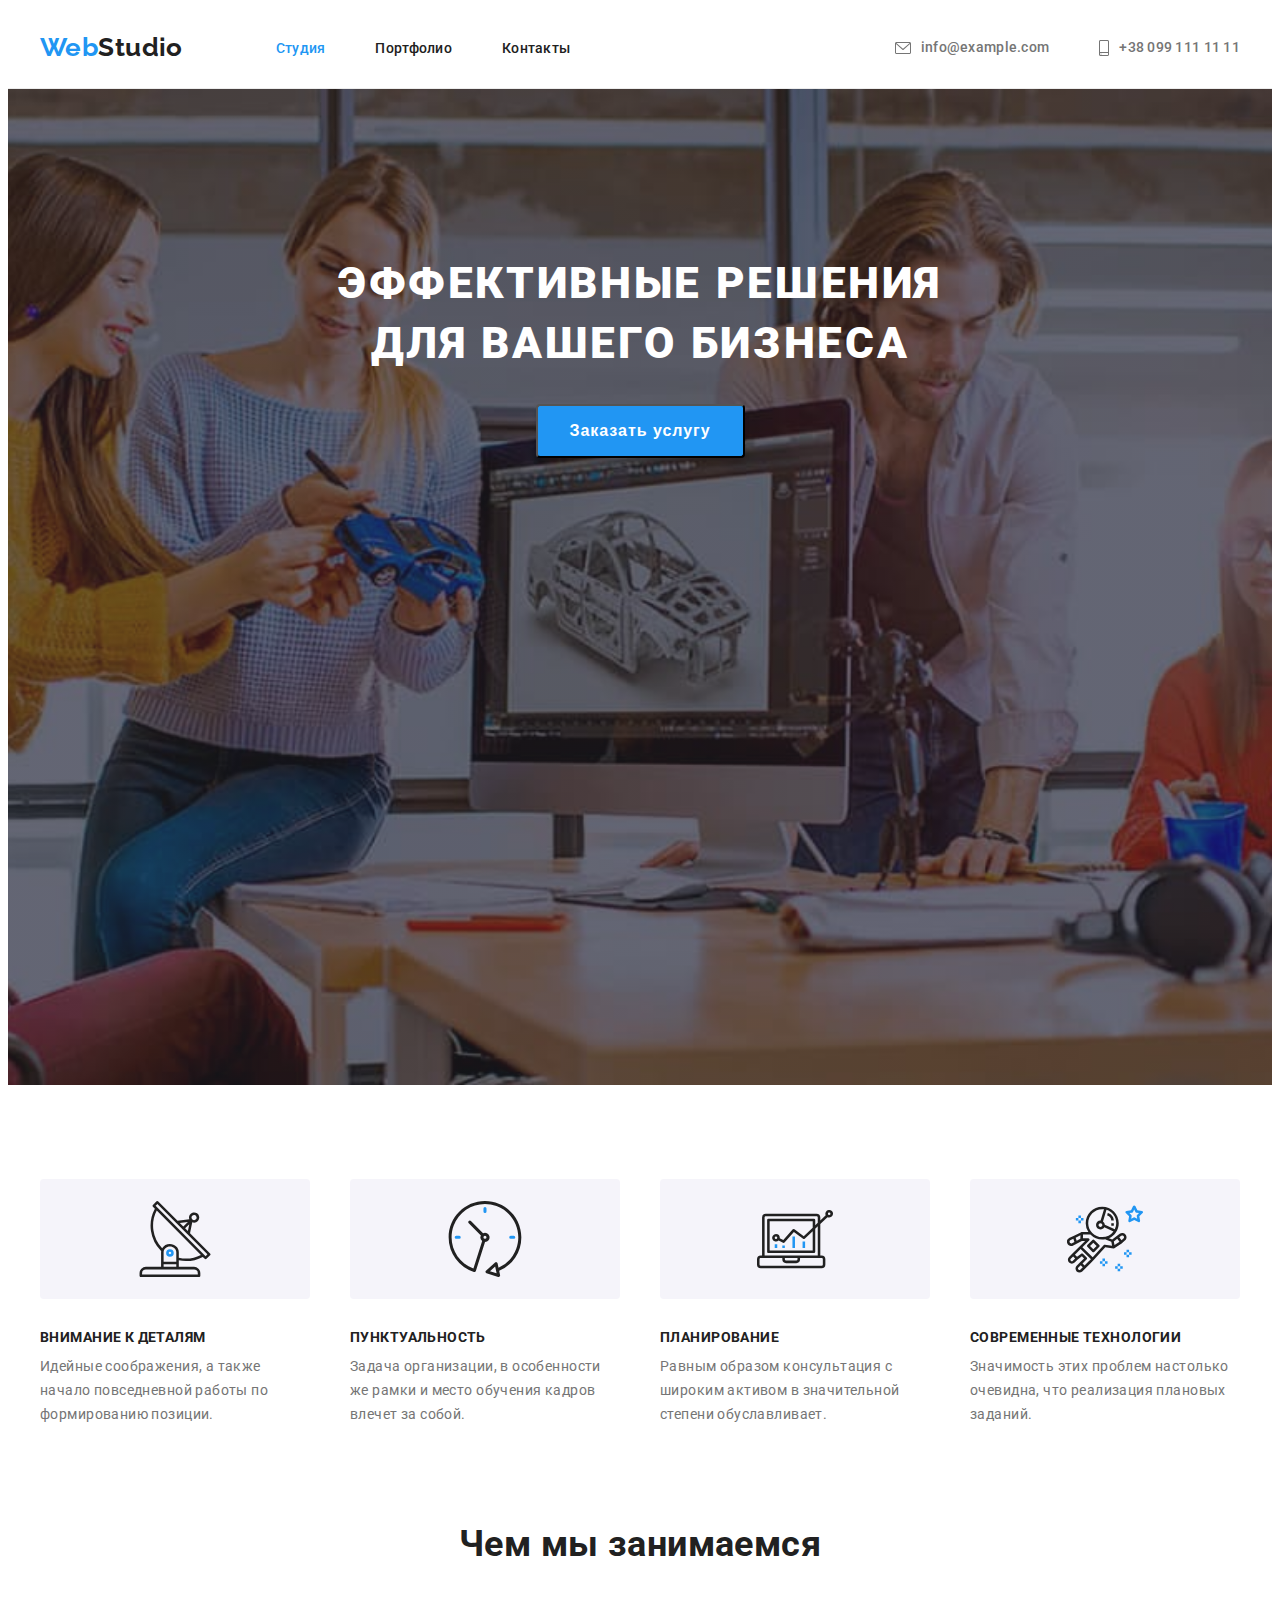
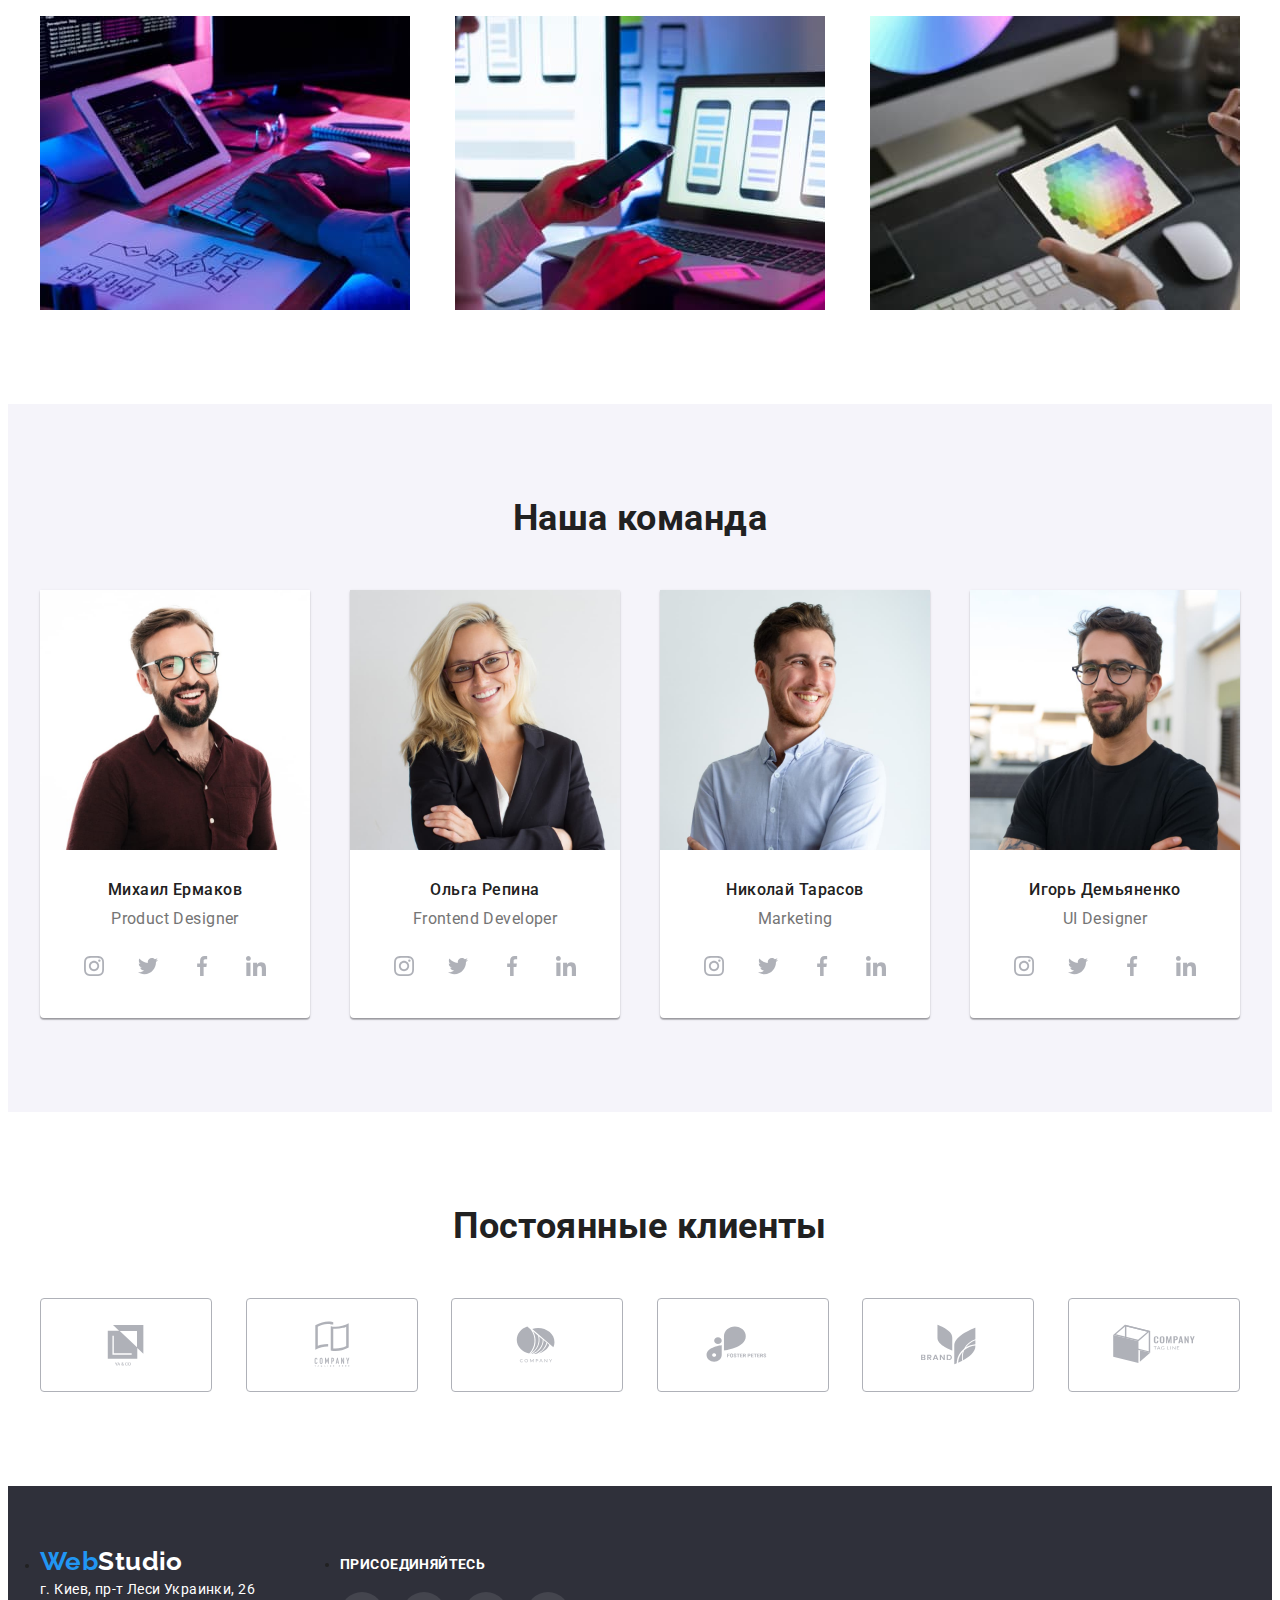
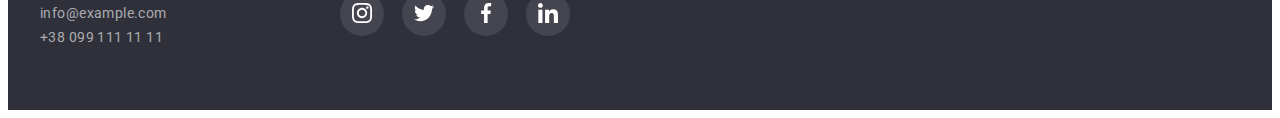
==== index.html @ f28feeb7 "add hw 04" ====
<!DOCTYPE html>
<html lang="en">

<head>
    <meta charset="UTF-8">
    <meta http-equiv="X-UA-Compatible" content="IE=edge">
    <meta name="viewport" content="width=device-width, initial-scale=1.0">
    <title>Studio</title>
    <link rel="stylesheet" href="https://cdnjs.cloudflare.com/ajax/libs/modern-normalize/1.1.0/modern-normalize.min.css"
        integrity="sha512-wpPYUAdjBVSE4KJnH1VR1HeZfpl1ub8YT/NKx4PuQ5NmX2tKuGu6U/JRp5y+Y8XG2tV+wKQpNHVUX03MfMFn9Q=="
        crossorigin="anonymous" referrerpolicy="no-referrer" />
    <link rel="preconnect" href="https://fonts.googleapis.com">
    <link rel="preconnect" href="https://fonts.gstatic.com" crossorigin>
    <link
        href="https://fonts.googleapis.com/css2?family=Raleway:wght@700&family=Roboto:ital,wght@0,400;0,500;0,700;0,900;1,400;1,500;1,700;1,900&display=swap"
        rel="stylesheet">
    <link rel="stylesheet" href="./css/styles.css" />
</head>

<body>
    <header class="header">
        <div class="container">
            <nav class="header-position">
                <a href="/" class="logo link header-position-logo"><span class="logo-add-decor">Web</span>Studio</a>
                <ul class="site-nav list header-position-nav">
                    <li><a href="./index.html" class="link current-page-color position-nav-element">Студия</a></li>
                    <li><a href="./portfolio.html" class="link page-color position-nav-element">Портфолио</a></li>
                    <li><a href="/contact" class="link page-color position-nav-element">Контакты</a></li>
                </ul>
            </nav>
            <ul class="site-nav list header-position-contact">
                <li>
                    <a href="info@example.com"
                        class="link contact-color position-nav-element list-icon-mail">info@example.com</a>
                </li>
                <li>
                    <a href="tel:+380991111111" class="link contact-color list-icon-phone">+38 099 111 11 11</a>
                </li>
            </ul>
        </div>
    </header>

    <main>
        <section class="hero-decoration overlay">
            <div class="container">
                <h1 class="hero-title">Эффективные решения для вашего бизнеса</h1>
                <button type="button" class="hero-button">Заказать услугу</button>
            </div>
        </section>

        <section class="first-section section">
            <div class="container">
                <h2 class="section-title visually-hidden">Почему нас выбирают?</h2>
                <ul class="list group">
                    <li class="list-bg">
                        <h3 class="title">Внимание к деталям</h3>
                        <p class="text">
                            Идейные соображения, а также начало повседневной работы по формированию позиции.
                        </p>
                    </li>
                    <li class="list-bg">
                        <h3 class="title">Пунктуальность</h3>
                        <p class="text">
                            Задача организации, в особенности же рамки и место обучения кадров влечет за собой.
                        </p>
                    </li>
                    <li class="list-bg">
                        <h3 class="title">Планирование</h3>
                        <p class="text">
                            Равным образом консультация с широким активом в значительной степени обуславливает.
                        </p>
                    </li>
                    <li class="list-bg">
                        <h3 class="title">Современные технологии</h3>
                        <p class="text">
                            Значимость этих проблем настолько очевидна, что реализация плановых заданий.
                        </p>
                    </li>
                </ul>
            </div>
        </section>

        <section class="second-section section padding-correction">
            <div class="container">
                <h2 class="section-title">Чем мы занимаемся</h2>
                <ul class="list group">
                    <li><img src="images/img3.jpg" alt="Worker with Tablet" width="370" height="294" /></li>
                    <li><img src="images/img1.jpg" alt="Worker PC and Smartphone" width="370" height="294" /></li>
                    <li><img src="images/img2.jpg" alt="Programmer typing code on computer" width="370" height="294" />
                    </li>
                </ul>
            </div>
        </section>

        <section class="third-section section">
            <div class="container">
                <h2 class="section-title">Наша команда</h2>
                <ul class="list group">
                    <li class="card-decoration">
                        <img src="images/img7.jpg" class="card-photo" alt="Product designer" width="270" height="260" />
                        <h3 class="title">Михаил Ермаков</h3>
                        <p class="text">Product Designer</p>
                        <ul class="list group social">
                            <li class="social-list">
                                <a href="" target="_blank">
                                    <svg class="social-decor">
                                        <use href="../images/icons.svg#icon-team-instagram"></use>
                                    </svg>
                                </a>
                            </li>
                            <li class="social-list">
                                <a href="" target="_blank">
                                    <svg class="social-decor">
                                        <use href="../images/icons.svg#icon-team-twitter"></use>
                                    </svg>
                                </a>
                            </li>
                            <li class="social-list">
                                <a href="" target="_blank">
                                    <svg class="social-decor">
                                        <use href="../images/icons.svg#icon-team-facebook"></use>
                                    </svg>
                                </a>
                            </li>
                            <li class="social-list">
                                <a href="" target="_blank">
                                    <svg class="social-decor">
                                        <use href="../images/icons.svg#icon-team-linkedin"></use>
                                    </svg>
                                </a>
                            </li>
                        </ul>
                    </li>
                    <li class="card-decoration">
                        <img src="images/img6.jpg" class="card-photo" alt="Frontend Developer" width="270"
                            height="260" />
                        <h3 class="title">Ольга Репина</h3>
                        <p class="text">Frontend Developer</p>
                        <ul class="list group social">
                            <li class="social-list">
                                <a href="" target="_blank">
                                    <svg class="social-decor">
                                        <use href="../images/icons.svg#icon-team-instagram"></use>
                                    </svg>
                                </a>
                            </li>
                            <li class="social-list">
                                <a href="" target="_blank">
                                    <svg class="social-decor">
                                        <use href="../images/icons.svg#icon-team-twitter"></use>
                                    </svg>
                                </a>
                            </li>
                            <li class="social-list">
                                <a href="" target="_blank">
                                    <svg class="social-decor">
                                        <use href="../images/icons.svg#icon-team-facebook"></use>
                                    </svg>
                                </a>
                            </li>
                            <li class="social-list">
                                <a href="" target="_blank">
                                    <svg class="social-decor">
                                        <use href="../images/icons.svg#icon-team-linkedin"></use>
                                    </svg>
                                </a>
                            </li>
                        </ul>
                    </li>
                    <li class="card-decoration">
                        <img src="images/img5.jpg" class="card-photo" alt="Marketing" width="270" height="260" />
                        <h3 class="title">Николай Тарасов</h3>
                        <p class="text">Marketing</p>
                        <ul class="list group social">
                            <li class="social-list">
                                <a href="" target="_blank">
                                    <svg class="social-decor">
                                        <use href="../images/icons.svg#icon-team-instagram"></use>
                                    </svg>
                                </a>
                            </li>
                            <li class="social-list">
                                <a href="" target="_blank">
                                    <svg class="social-decor">
                                        <use href="../images/icons.svg#icon-team-twitter"></use>
                                    </svg>
                                </a>
                            </li>
                            <li class="social-list">
                                <a href="" target="_blank">
                                    <svg class="social-decor">
                                        <use href="../images/icons.svg#icon-team-facebook"></use>
                                    </svg>
                                </a>
                            </li>
                            <li class="social-list">
                                <a href="" target="_blank">
                                    <svg class="social-decor">
                                        <use href="../images/icons.svg#icon-team-linkedin"></use>
                                    </svg>
                                </a>
                            </li>
                        </ul>
                    </li>
                    <li class="card-decoration">
                        <img src="images/img4.jpg" class="card-photo" alt="Product designer" width="270" height="260" />
                        <h3 class="title">Игорь Демьяненко</h3>
                        <p class="text">UI Designer</p>
                        <ul class="list group social">
                            <li class="social-list">
                                <a href="" target="_blank">
                                    <svg class="social-decor">
                                        <use href="../images/icons.svg#icon-team-instagram"></use>
                                    </svg>
                                </a>
                            </li>
                            <li class="social-list">
                                <a href="" target="_blank">
                                    <svg class="social-decor">
                                        <use href="../images/icons.svg#icon-team-twitter"></use>
                                    </svg>
                                </a>
                            </li>
                            <li class="social-list">
                                <a href="" target="_blank">
                                    <svg class="social-decor">
                                        <use href="../images/icons.svg#icon-team-facebook"></use>
                                    </svg>
                                </a>
                            </li>
                            <li class="social-list">
                                <a href="" target="_blank">
                                    <svg class="social-decor">
                                        <use href="../images/icons.svg#icon-team-linkedin"></use>
                                    </svg>
                                </a>
                            </li>
                        </ul>
                    </li>
                </ul>
            </div>
        </section>

        <section class="fifth-section section">
            <div class="container">
                <h2 class="section-title">Постоянные клиенты</h2>
                <ul class="list group">
                    <li class="card-client">
                        <a href="" target="_blank">
                            <svg class="card-icon-decor">
                                <use href="../images/icons.svg#icon-client-1"></use>
                            </svg>
                        </a>
                    </li>
                    <li class="card-client">
                        <a href="" target="_blank">
                            <svg class="card-icon-decor">
                                <use href="../images/icons.svg#icon-client-2"></use>
                            </svg>
                        </a>
                    </li>
                    <li class="card-client">
                        <a href="" target="_blank">
                            <svg class="card-icon-decor">
                                <use href="../images/icons.svg#icon-client-3"></use>
                            </svg>
                        </a>
                    </li>
                    <li class="card-client">
                        <a href="" target="_blank">
                            <svg class="card-icon-decor">
                                <use href="../images/icons.svg#icon-client-4"></use>
                            </svg>
                        </a>
                    </li>
                    <li class="card-client">
                        <a href="" class="group" target="_blank">
                            <svg class="card-icon-decor">
                                <use href="../images/icons.svg#icon-client-5"></use>
                            </svg>
                        </a>
                    </li>
                    <li class="card-client">
                        <a href="" class="group" target="_blank">
                            <svg class="card-icon-decor">
                                <use href="../images/icons.svg#icon-client-6"></use>
                            </svg>
                        </a>
                    </li>
                </ul>
            </div>
        </section>
    </main>

    <footer class="footer-section">
        <div class="container">
            <ul class="footer-section-size footer-section-position">
                <li>
                    <a href="/" class="logo link"><span class="logo-add-decor">Web</span>Studio</a>
                    <address class="footer-section-size">
                        <ul class="list">
                            <li>
                                <a href="/" class="address">г. Киев, пр-т Леси Украинки, 26</a>
                            </li>
                            <li>
                                <a href="info@example.com" class="contact">info@example.com</a>
                            </li>
                            <li>
                                <a href="tel:+380991111111" class="contact">+38 099 111 11 11</a>
                            </li>
                        </ul>
                    </address>
                </li>
                <li class="footer-social">
                    <h2 class="social-title footer-section-size">Присоединяйтесь</h2>
                    <ul class="list group">
                        <li class="footer-social-list">
                            <a href="" target="_blank">
                                <svg class="footer-social-decor">
                                    <use href="../images/icons.svg#icon-instagram-footer"></use>
                                </svg>
                            </a>
                        </li>
                        <li class="footer-social-list">
                            <a href="" target="_blank">
                                <svg class="footer-social-decor">
                                    <use href="../images/icons.svg#icon-twitter-footer"></use>
                                </svg>
                            </a>
                        </li>
                        <li class="footer-social-list">
                            <a href="" target="_blank">
                                <svg class="footer-social-decor">
                                    <use href="../images/icons.svg#icon-facebook-footer"></use>
                                </svg>
                            </a>
                        </li>
                        <li class="footer-social-list">
                            <a href="" target="_blank">
                                <svg class="footer-social-decor">
                                    <use href="../images/icons.svg#icon-linkedin-footer"></use>
                                </svg>
                            </a>
                        </li>
                    </ul>
                </li>
            </ul>
        </div>
    </footer>

</body>

</html>
---- css/styles.css ----
:root {
    --text-main-color: #212121;
    --text-additional-color: #2196f3;
    --text-contact-color: #757575;
    --text-footer-contact: rgba(255, 255, 255, 0.6);
    --text-add-color: #FFFFFF;
    --bg-main-color: #FFFFFF;
    --bg-hero-color: #2F303A;
    --bg-works-color:#E5E5E5;
    --bg-team-color: #F5F4FA;
    --bg-footer-color: #2F303A;
    --bg-botton-color: #2196f3;
    --botton-hover-color: #188CE8;
    --icon-color: #afb1b8;
}
body {
    font-family: 'Roboto', sans-serif;
    letter-spacing: 0.03em;
    font-size: 14px;
    color: var(--text-main-color);
    background-color: var(--bg-main-color);
}
.visually-hidden {
    position: absolute;
    white-space: nowrap;
    width: 1px;
    height: 1px;
    overflow: hidden;
    border: 0;
    padding: 0;
    clip: rect(0 0 0 0);
    clip-path: inset(50%);
    margin: -1px;
}
img {
    display: block;
}
p, h1, h2, h3, h4, h5, h6 {
    margin: 0;
}
ul, ol {
    margin: 0;
    padding-left: 0;
}
.list {
    list-style: none;
}
.container {
    width: 1200px;
    padding-left: 15px;
    padding-right: 15px;
    margin: 0 auto;
}
.link {
    text-decoration: none;
}
.section {
    padding-top: 94px;
    padding-bottom: 94px;
}
/* Header */
.header {
    padding-top: 24px;
    padding-bottom: 25px;
    border-bottom: 1px solid #ECECEC;
}
.header .container {
    display: flex;
    flex-direction: row;
}
.header-position {
    display: flex;
    align-self: center;
}
.header-position-logo {
    margin-right: auto;
}
.header-position-nav {
    display: flex;
    align-self: center;
    margin: 0 0 0 93px;
}
.position-nav-element {
    flex: 1 1 auto;
    margin-right: 50px;
}
.header-position-contact {
    display: flex;
    align-self: center;
    margin-left: auto;
}
.logo {
    font-family: 'Raleway';
    font-weight: 700;
    font-size: 26px;
    line-height: 1.192;
    color: var(--text-main-color);
}
.logo-add-decor{
    color: var(--text-additional-color);
}
.site-nav {
    font-weight: 500;
    line-height: 1.142;
    letter-spacing: 0.02em;
}
.site-nav .page-color {
    color: var(--text-main-color);
}
.site-nav .current-page-color {
    color: var(--text-additional-color);
}
.site-nav .contact-color {
    color: var(--text-contact-color);
}
.site-nav .link:hover,
.site-nav .link:focus {
    color: var(--text-additional-color);
}
.list-icon-mail::before {
    content: "";
    display: inline-block;
    background-image: url("../images/header-envelope.svg");
    background-repeat: no-repeat;
    background-position: center;
    vertical-align: middle;
    height: 12px;
    width: 16px;
    margin-right: 10px;
    fill: #757575;
}
.list-icon-phone::before {
    content: "";
    display: inline-block;
    background-image: url("../images/header-smartphone.svg");
    background-repeat: no-repeat;
    background-position: center;
    vertical-align: middle;
    height: 16px;
    width: 10px;
    margin-right: 10px;
    fill: #757575;
}

/* Hero */
.hero-decoration {
    padding-top: 165px;
    padding-bottom: 231px;
    background-color: var(--bg-hero-color);
}
.overlay {
    max-width: 1600px;
    height: 600px;
    margin-left: auto;
    margin-right: auto;
    background-image: linear-gradient(
        to right,
        rgba(47, 48, 58, 0.4),
        rgba(47, 48, 58, 0.4)
    ),
    url("../images/hero.jpg");
    background-repeat: no-repeat;
    background-position: center;
    background-size: cover;
}
.hero-title {
    padding-right: 252px;
    padding-left: 252px;
    margin-bottom: 30px;

    color: var(--text-add-color);
    font-weight: 900;
    font-size: 44px;
    line-height: 1.363;
    text-align: center;
    letter-spacing: 0.06em;
    text-transform: uppercase;
}
.hero-button {
    margin: 0 auto;
    display: block;
    padding: 10px 32px;

    font-weight: 700;
    font-size: 16px;
    line-height: 1.875;
    letter-spacing: 0.06em;
    color: var(--text-add-color);
    background: var(--bg-botton-color);

    box-shadow: 0px 4px 4px rgba(0, 0, 0, 0.15);
    border-radius: 4px;

    cursor: pointer;
}
.hero-button:hover {
    background-color: var(--botton-hover-color);
}
.section-title {
    font-size: 36px;
    text-align: center;
    font-weight: 700;
    line-height: 1.166;
}
/* First section */
.first-section {
    background-color: var(--bg-main-color);
}
.group {
    display: flex;
    flex-wrap: wrap;
    justify-content: space-between;
}
.first-section .title {
    margin-bottom: 10px;

    max-width: 270px;
    min-height: 16px;
    line-height: 1.142;
    font-size: 14px;
    text-transform: uppercase;
}
.first-section .text {
    max-width: 270px;
    min-height: 75px;
    line-height: 1.714;
    color: var(--text-contact-color);
}
.list-bg::before {
    display: block;
    content: "";
    height: 120px;
    margin-bottom: 30px;
    background: #F5F4FA;
    border-radius: 4px;
    background-size: 28%;
    background-repeat: no-repeat;
    background-position: center;
}
.list-bg:nth-child(1)::before {
    background-image: url("../images/advantage-antenna.svg");
}
.list-bg:nth-child(2)::before {
    background-image: url("../images/advantageclock.svg");
}
.list-bg:nth-child(3)::before {
    background-image: url("../images/advantage-diagram.svg");
}
.list-bg:nth-child(4)::before {
    background-image: url("../images/advantage-astronaut.svg");
}
/* Second section */
.second-section {
    background-color: var(--bg-main-color);
}
.padding-correction {
    padding-top: 0px;
}
.second-section .section-title {
    margin-bottom: 50px;
}

/* Third section */
.third-section {
    background-color: var(--bg-team-color);
    font-size: 16px;
    line-height: 1.187;
}
.third-section .section-title {
    margin-bottom: 50px;
}
.card-decoration {
    max-width: 270px;
    min-height: 368px;   
    background: var(--bg-main-color);
    box-shadow: 0px 1px 3px rgba(0, 0, 0, 0.12),
    0px 1px 1px rgba(0, 0, 0, 0.14),
    0px 2px 1px rgba(0, 0, 0, 0.2);
    border-radius: 0px 0px 4px 4px;
    text-align: center;
}
.card-photo {
    margin-bottom: 30px;
}
.third-section .title {
    margin-bottom: 10px;
    font-weight: 500; 
    font-size: 16px;
}
.third-section .text {
    margin-bottom: 16px;
    font-weight: 400;
    color: var(--text-contact-color);
}
.social {
    padding-left: 32px;
    padding-right: 32px;
    padding-bottom: 30px;
}
.social-list {
    display: flex;
    justify-content: center;
    align-items: center;
    width: 44px;
    height: 44px;  
    border-radius: 50%;
}
.social-decor {
    margin-top: 4px;
    width: 20px;
    height: 20px;
    fill: var(--icon-color);
}
.social-list:hover {
    background-color: var(--bg-botton-color);
}
.social-list:hover .social-decor {
    fill: var(--bg-main-color);
}

/* Fifth section */
.fifth-section .section-title {
    margin-bottom: 50px;
}
.card-client {
    width: 170px;
    height: 92px;
    border: 1px solid #AFB1B8;
    border-radius: 4px;

    cursor: pointer;
}
.card-icon-decor {
    width: 170px;
    height: 92px;

    fill: var(--icon-color);
}
.card-client:hover {
    border-color: var(--bg-botton-color);
}
.card-client:hover .card-icon-decor {
    fill: var(--bg-botton-color);
}
/* Footer */
.footer-section {
    padding-top: 60px;
    padding-bottom: 60px;

    background-color: var(--bg-footer-color);
    line-height: 1.714;
    font-weight: 400;
}
.footer-section .link{
    margin-bottom: 20px;

    color: var(--text-add-color);
}
.footer-section .address {
    margin-bottom: 9px;

    text-decoration: none;
    font-style: normal;
    color: var(--text-add-color);
}
.footer-section .contact {
    text-decoration: none;
    font-style: normal;
    color: rgba(255, 255, 255, 0.6);
}
.footer-section .contact:last-child {
    margin-bottom: 0;
}
.footer-section .address:hover,
.footer-section .contact:hover,
.footer-section .address:focus,
.footer-section .contact:focus {
    color: var(--text-additional-color);
}
.footer-section-position {
    display: flex;
}
.footer-section-size {
    min-width: 230px;
}
.footer-social {
    margin: 0 70px;
}
.social-title {
    margin-top: 7px;
    margin-bottom: 20px;
    font-size: 14px;
    line-height: 1.142;
    letter-spacing: 0.03em;
    text-transform: uppercase;
    color: var(--text-add-color);
}
.footer-social-list {
    display: flex;
    justify-content: center;
    align-items: center;
    width: 44px;
    height: 44px;
    border-radius: 50%;

    background: rgba(255, 255, 255, 0.1);
}
.footer-social-decor {
    margin-top: 7px;
    width: 20px;
    height: 20px;
    fill: var(--icon-color);
}
.footer-social-list:hover {
    background-color: var(--bg-botton-color);
}

/* Portfolio */

/* Botton part */
.portfolio-section {
    background-color: var(--bg-main-color);
}
.button-decoration {
    padding: 6px 22px;

    font-family: 'Roboto';
    color: var(--text-main-color);
    font-weight: 500;
    font-size: 16px;
    line-height: 1.625;
    text-align: center;
    border-color: transparent;
    border: 0px;
    background: #F5F4FA;
    border-radius: 4px;
    letter-spacing: 0.03em;

    cursor: pointer;
}
.button-activ {
    background: var(--bg-botton-color);
    color: var(--text-add-color);
    box-shadow: 0px 3px 1px rgba(0, 0, 0, 0.1),
    0px 1px 2px rgba(0, 0, 0, 0.08),
    0px 2px 2px rgba(0, 0, 0, 0.12);
    border-radius: 4px;
}
.button-decoration:hover,
.button-decoration:focus {
    background: var(--bg-botton-color);
    color: var(--text-add-color);
    box-shadow: 0px 3px 1px rgba(0, 0, 0, 0.1),
    0px 1px 2px rgba(0, 0, 0, 0.08),
    0px 2px 2px rgba(0, 0, 0, 0.12);
    border-radius: 4px;
}
.btn-group {
    display: flex;
    align-items: center;
    justify-content: center;
    margin-bottom: 56px;
}
.btn-margin {
    flex: 1 1 auto;
    margin: 0 8px;
}
/* Card part */
.portfolio-card-margin {
    margin: 0 0 30px 0;
}
.potfolio-card-decoration {
    padding-top: 20px;

    background: var(--bg-main-color);
    border: 1px solid #EEEEEE;
}
.portfolio-card-margin:nth-last-child(-n + 3) {
    margin: 0;
}
.card-title {
    margin-bottom: 4px;
    padding-left: 24px;
    padding-right: 24px;

    font-size: 18px;
    line-height: 2.00;
    letter-spacing: 0.06em;
    color: var(--text-main-color);
}
.card-text {
    margin-bottom: 20px;
    padding-left: 24px;
    padding-right: 24px;

    font-size: 16px;
    line-height: 1.88;
    color: var(--text-contact-color);
}
.portfolio-card-shadow:hover {
box-shadow: 0px 1px 1px rgba(0, 0, 0, 0.12),
0px 4px 4px rgba(0, 0, 0, 0.06),
1px 4px 6px rgba(0, 0, 0, 0.16);
}
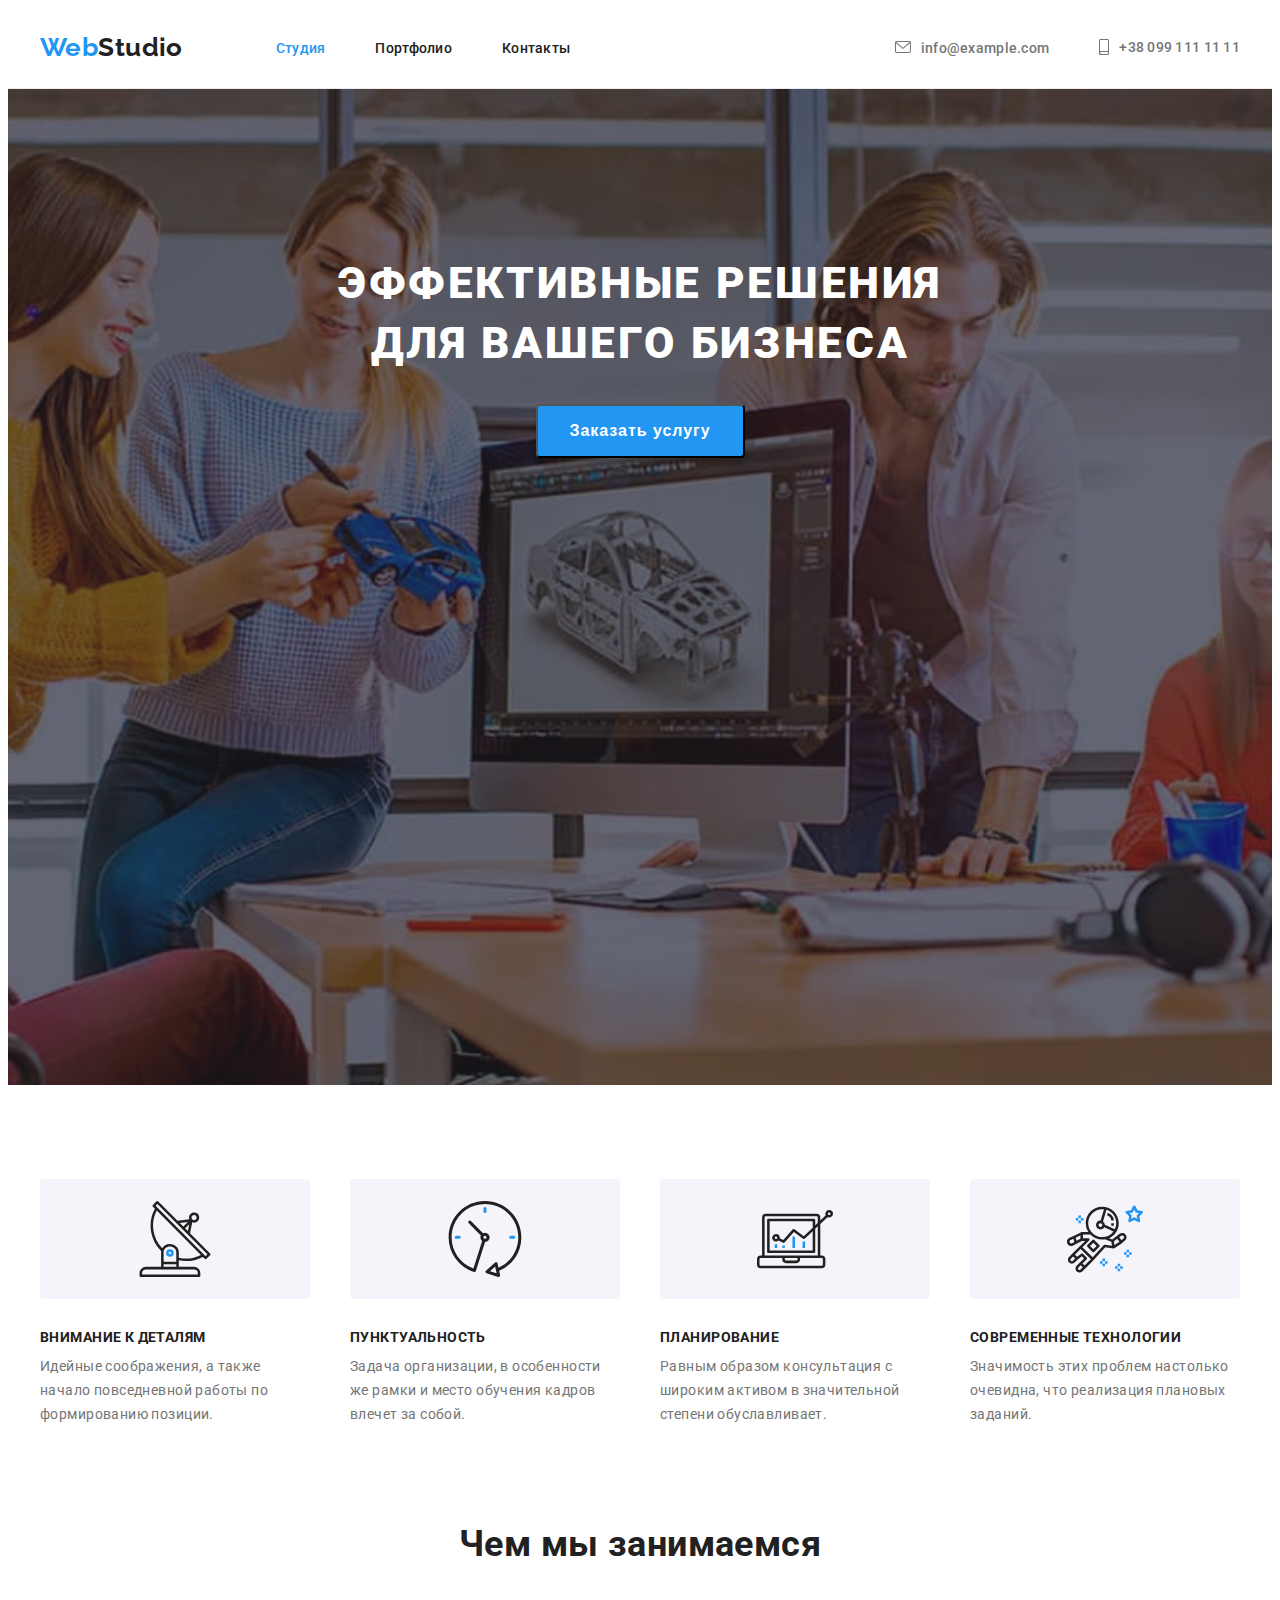
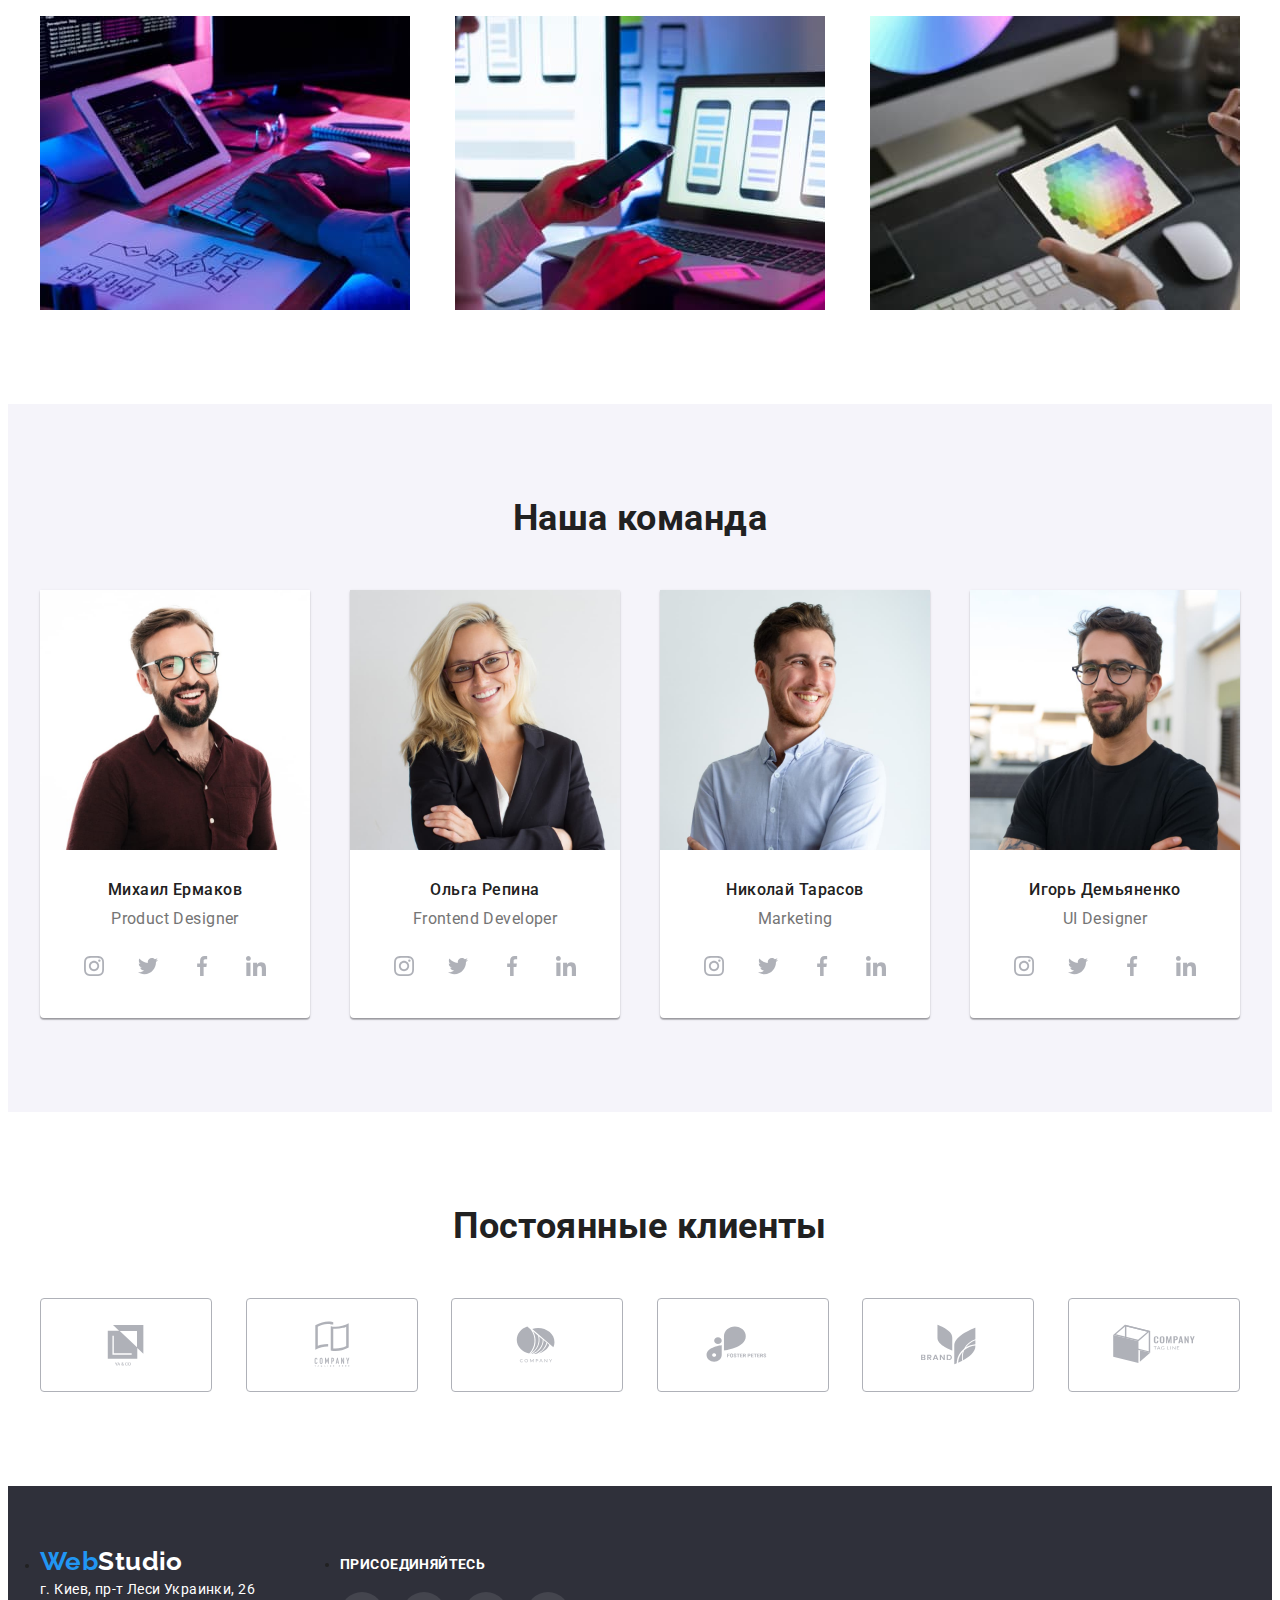
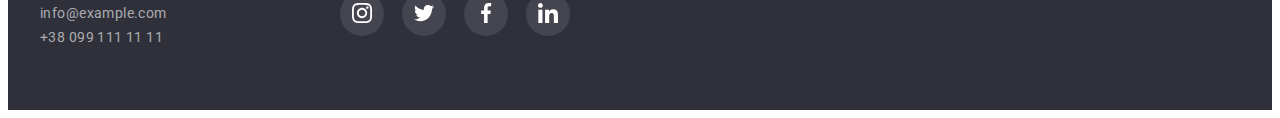
==== commit f4222828: "add hover to icon header" ====
--- a/index.html
+++ b/index.html
@@ -29,12 +29,17 @@
                 </ul>
             </nav>
             <ul class="site-nav list header-position-contact">
-                <li>
-                    <a href="info@example.com"
-                        class="link contact-color position-nav-element list-icon-mail">info@example.com</a>
+                <li class="header-icon-contact">
+                    <svg class="header-icon-mail" width="16px" height="12px">
+                        <use href="./images/icons.svg#icon-header-envelope"></use>
+                    </svg>
+                    <a href="info@example.com" class="link contact-color position-nav-element">info@example.com</a>
                 </li>
-                <li>
-                    <a href="tel:+380991111111" class="link contact-color list-icon-phone">+38 099 111 11 11</a>
+                <li class="header-icon-contact">
+                    <svg class="header-icon-phone" width="10px" height="16px">
+                        <use href="./images/icons.svg#icon-header-smartphone"></use>
+                    </svg>
+                    <a href="tel:+380991111111" class="link contact-color">+38 099 111 11 11</a>
                 </li>
             </ul>
         </div>
@@ -103,29 +108,29 @@
                         <ul class="list group social">
                             <li class="social-list">
                                 <a href="" target="_blank">
-                                    <svg class="social-decor">
-                                        <use href="../images/icons.svg#icon-team-instagram"></use>
-                                    </svg>
-                                </a>
-                            </li>
-                            <li class="social-list">
-                                <a href="" target="_blank">
-                                    <svg class="social-decor">
-                                        <use href="../images/icons.svg#icon-team-twitter"></use>
-                                    </svg>
-                                </a>
-                            </li>
-                            <li class="social-list">
-                                <a href="" target="_blank">
-                                    <svg class="social-decor">
-                                        <use href="../images/icons.svg#icon-team-facebook"></use>
-                                    </svg>
-                                </a>
-                            </li>
-                            <li class="social-list">
-                                <a href="" target="_blank">
-                                    <svg class="social-decor">
-                                        <use href="../images/icons.svg#icon-team-linkedin"></use>
+                                    <svg class="social-decor" width="20px" height="20px">
+                                        <use href="./images/icons.svg#icon-team-instagram"></use>
+                                    </svg>
+                                </a>
+                            </li>
+                            <li class="social-list">
+                                <a href="" target="_blank">
+                                    <svg class="social-decor" width="20px" height="20px">
+                                        <use href="./images/icons.svg#icon-team-twitter"></use>
+                                    </svg>
+                                </a>
+                            </li>
+                            <li class="social-list">
+                                <a href="" target="_blank">
+                                    <svg class="social-decor" width="20px" height="20px">
+                                        <use href="./images/icons.svg#icon-team-facebook"></use>
+                                    </svg>
+                                </a>
+                            </li>
+                            <li class="social-list">
+                                <a href="" target="_blank">
+                                    <svg class="social-decor" width="20px" height="20px">
+                                        <use href="./images/icons.svg#icon-team-linkedin"></use>
                                     </svg>
                                 </a>
                             </li>
@@ -139,29 +144,29 @@
                         <ul class="list group social">
                             <li class="social-list">
                                 <a href="" target="_blank">
-                                    <svg class="social-decor">
-                                        <use href="../images/icons.svg#icon-team-instagram"></use>
-                                    </svg>
-                                </a>
-                            </li>
-                            <li class="social-list">
-                                <a href="" target="_blank">
-                                    <svg class="social-decor">
-                                        <use href="../images/icons.svg#icon-team-twitter"></use>
-                                    </svg>
-                                </a>
-                            </li>
-                            <li class="social-list">
-                                <a href="" target="_blank">
-                                    <svg class="social-decor">
-                                        <use href="../images/icons.svg#icon-team-facebook"></use>
-                                    </svg>
-                                </a>
-                            </li>
-                            <li class="social-list">
-                                <a href="" target="_blank">
-                                    <svg class="social-decor">
-                                        <use href="../images/icons.svg#icon-team-linkedin"></use>
+                                    <svg class="social-decor" width="20px" height="20px">
+                                        <use href="./images/icons.svg#icon-team-instagram"></use>
+                                    </svg>
+                                </a>
+                            </li>
+                            <li class="social-list">
+                                <a href="" target="_blank">
+                                    <svg class="social-decor" width="20px" height="20px">
+                                        <use href="./images/icons.svg#icon-team-twitter"></use>
+                                    </svg>
+                                </a>
+                            </li>
+                            <li class="social-list">
+                                <a href="" target="_blank">
+                                    <svg class="social-decor" width="20px" height="20px">
+                                        <use href="./images/icons.svg#icon-team-facebook"></use>
+                                    </svg>
+                                </a>
+                            </li>
+                            <li class="social-list">
+                                <a href="" target="_blank">
+                                    <svg class="social-decor" width="20px" height="20px">
+                                        <use href="./images/icons.svg#icon-team-linkedin"></use>
                                     </svg>
                                 </a>
                             </li>
@@ -174,29 +179,29 @@
                         <ul class="list group social">
                             <li class="social-list">
                                 <a href="" target="_blank">
-                                    <svg class="social-decor">
-                                        <use href="../images/icons.svg#icon-team-instagram"></use>
-                                    </svg>
-                                </a>
-                            </li>
-                            <li class="social-list">
-                                <a href="" target="_blank">
-                                    <svg class="social-decor">
-                                        <use href="../images/icons.svg#icon-team-twitter"></use>
-                                    </svg>
-                                </a>
-                            </li>
-                            <li class="social-list">
-                                <a href="" target="_blank">
-                                    <svg class="social-decor">
-                                        <use href="../images/icons.svg#icon-team-facebook"></use>
-                                    </svg>
-                                </a>
-                            </li>
-                            <li class="social-list">
-                                <a href="" target="_blank">
-                                    <svg class="social-decor">
-                                        <use href="../images/icons.svg#icon-team-linkedin"></use>
+                                    <svg class="social-decor" width="20px" height="20px">
+                                        <use href="./images/icons.svg#icon-team-instagram"></use>
+                                    </svg>
+                                </a>
+                            </li>
+                            <li class="social-list">
+                                <a href="" target="_blank">
+                                    <svg class="social-decor" width="20px" height="20px">
+                                        <use href="./images/icons.svg#icon-team-twitter"></use>
+                                    </svg>
+                                </a>
+                            </li>
+                            <li class="social-list">
+                                <a href="" target="_blank">
+                                    <svg class="social-decor" width="20px" height="20px">
+                                        <use href="./images/icons.svg#icon-team-facebook"></use>
+                                    </svg>
+                                </a>
+                            </li>
+                            <li class="social-list">
+                                <a href="" target="_blank">
+                                    <svg class="social-decor" width="20px" height="20px">
+                                        <use href="./images/icons.svg#icon-team-linkedin"></use>
                                     </svg>
                                 </a>
                             </li>
@@ -209,29 +214,29 @@
                         <ul class="list group social">
                             <li class="social-list">
                                 <a href="" target="_blank">
-                                    <svg class="social-decor">
-                                        <use href="../images/icons.svg#icon-team-instagram"></use>
-                                    </svg>
-                                </a>
-                            </li>
-                            <li class="social-list">
-                                <a href="" target="_blank">
-                                    <svg class="social-decor">
-                                        <use href="../images/icons.svg#icon-team-twitter"></use>
-                                    </svg>
-                                </a>
-                            </li>
-                            <li class="social-list">
-                                <a href="" target="_blank">
-                                    <svg class="social-decor">
-                                        <use href="../images/icons.svg#icon-team-facebook"></use>
-                                    </svg>
-                                </a>
-                            </li>
-                            <li class="social-list">
-                                <a href="" target="_blank">
-                                    <svg class="social-decor">
-                                        <use href="../images/icons.svg#icon-team-linkedin"></use>
+                                    <svg class="social-decor" width="20px" height="20px">
+                                        <use href="./images/icons.svg#icon-team-instagram"></use>
+                                    </svg>
+                                </a>
+                            </li>
+                            <li class="social-list">
+                                <a href="" target="_blank">
+                                    <svg class="social-decor" width="20px" height="20px">
+                                        <use href="./images/icons.svg#icon-team-twitter"></use>
+                                    </svg>
+                                </a>
+                            </li>
+                            <li class="social-list">
+                                <a href="" target="_blank">
+                                    <svg class="social-decor" width="20px" height="20px">
+                                        <use href="./images/icons.svg#icon-team-facebook"></use>
+                                    </svg>
+                                </a>
+                            </li>
+                            <li class="social-list">
+                                <a href="" target="_blank">
+                                    <svg class="social-decor" width="20px" height="20px">
+                                        <use href="./images/icons.svg#icon-team-linkedin"></use>
                                     </svg>
                                 </a>
                             </li>
@@ -247,43 +252,43 @@
                 <ul class="list group">
                     <li class="card-client">
                         <a href="" target="_blank">
-                            <svg class="card-icon-decor">
-                                <use href="../images/icons.svg#icon-client-1"></use>
+                            <svg class="card-icon-decor" width="170px" height="92px">
+                                <use href="./images/icons.svg#icon-client-1"></use>
                             </svg>
                         </a>
                     </li>
                     <li class="card-client">
                         <a href="" target="_blank">
-                            <svg class="card-icon-decor">
-                                <use href="../images/icons.svg#icon-client-2"></use>
+                            <svg class="card-icon-decor" width="170px" height="92px">
+                                <use href="./images/icons.svg#icon-client-2"></use>
                             </svg>
                         </a>
                     </li>
                     <li class="card-client">
                         <a href="" target="_blank">
-                            <svg class="card-icon-decor">
-                                <use href="../images/icons.svg#icon-client-3"></use>
+                            <svg class="card-icon-decor" width="170px" height="92px">
+                                <use href="./images/icons.svg#icon-client-3"></use>
                             </svg>
                         </a>
                     </li>
                     <li class="card-client">
                         <a href="" target="_blank">
-                            <svg class="card-icon-decor">
-                                <use href="../images/icons.svg#icon-client-4"></use>
+                            <svg class="card-icon-decor" width="170px" height="92px">
+                                <use href="./images/icons.svg#icon-client-4"></use>
                             </svg>
                         </a>
                     </li>
                     <li class="card-client">
                         <a href="" class="group" target="_blank">
-                            <svg class="card-icon-decor">
-                                <use href="../images/icons.svg#icon-client-5"></use>
+                            <svg class="card-icon-decor" width="170px" height="92px">
+                                <use href="./images/icons.svg#icon-client-5"></use>
                             </svg>
                         </a>
                     </li>
                     <li class="card-client">
                         <a href="" class="group" target="_blank">
-                            <svg class="card-icon-decor">
-                                <use href="../images/icons.svg#icon-client-6"></use>
+                            <svg class="card-icon-decor" width="170px" height="92px">
+                                <use href="./images/icons.svg#icon-client-6"></use>
                             </svg>
                         </a>
                     </li>
@@ -316,29 +321,29 @@
                     <ul class="list group">
                         <li class="footer-social-list">
                             <a href="" target="_blank">
-                                <svg class="footer-social-decor">
-                                    <use href="../images/icons.svg#icon-instagram-footer"></use>
+                                <svg class="footer-social-decor" width="20px" height="20px">
+                                    <use href="./images/icons.svg#icon-instagram-footer"></use>
                                 </svg>
                             </a>
                         </li>
                         <li class="footer-social-list">
                             <a href="" target="_blank">
-                                <svg class="footer-social-decor">
-                                    <use href="../images/icons.svg#icon-twitter-footer"></use>
+                                <svg class="footer-social-decor" width="20px" height="20px">
+                                    <use href="./images/icons.svg#icon-twitter-footer"></use>
                                 </svg>
                             </a>
                         </li>
                         <li class="footer-social-list">
                             <a href="" target="_blank">
-                                <svg class="footer-social-decor">
-                                    <use href="../images/icons.svg#icon-facebook-footer"></use>
+                                <svg class="footer-social-decor" width="20px" height="20px">
+                                    <use href="./images/icons.svg#icon-facebook-footer"></use>
                                 </svg>
                             </a>
                         </li>
                         <li class="footer-social-list">
                             <a href="" target="_blank">
-                                <svg class="footer-social-decor">
-                                    <use href="../images/icons.svg#icon-linkedin-footer"></use>
+                                <svg class="footer-social-decor" width="20px" height="20px">
+                                    <use href="./images/icons.svg#icon-linkedin-footer"></use>
                                 </svg>
                             </a>
                         </li>
--- a/css/styles.css
+++ b/css/styles.css
@@ -86,7 +86,8 @@
 }
 .header-position-contact {
     display: flex;
-    align-self: center;
+    justify-content: center;
+    align-items: center;
     margin-left: auto;
 }
 .logo {
@@ -113,35 +114,36 @@
 .site-nav .contact-color {
     color: var(--text-contact-color);
 }
-.site-nav .link:hover,
-.site-nav .link:focus {
-    color: var(--text-additional-color);
-}
-.list-icon-mail::before {
-    content: "";
-    display: inline-block;
-    background-image: url("../images/header-envelope.svg");
-    background-repeat: no-repeat;
-    background-position: center;
-    vertical-align: middle;
+.header-icon-contact {
+    display: flex;
+    flex-direction: row;
+    align-items: center;
+    fill: #757575;
+
+    cursor: pointer;
+}
+.header-icon-mail {
+    margin-right: 10px;
     height: 12px;
     width: 16px;
+}
+.header-icon-phone {
     margin-right: 10px;
-    fill: #757575;
-}
-.list-icon-phone::before {
-    content: "";
-    display: inline-block;
-    background-image: url("../images/header-smartphone.svg");
-    background-repeat: no-repeat;
-    background-position: center;
-    vertical-align: middle;
     height: 16px;
     width: 10px;
-    margin-right: 10px;
-    fill: #757575;
-}
-
+}
+.header-icon-contact:hover .header-icon-mail,
+.header-icon-contact:hover .header-icon-phone,
+.header-icon-contact:hover .contact-color {
+    fill: var(--bg-botton-color);
+    color: var(--text-additional-color);
+}
+.header-icon-contact:focus .header-icon-mail,
+.header-icon-contact:focus .header-icon-phone,
+.header-icon-contact:focus .contact-color {
+    fill: var(--bg-botton-color);
+    color: var(--text-additional-color);
+}
 /* Hero */
 .hero-decoration {
     padding-top: 165px;
@@ -307,8 +309,6 @@
 }
 .social-decor {
     margin-top: 4px;
-    width: 20px;
-    height: 20px;
     fill: var(--icon-color);
 }
 .social-list:hover {
@@ -331,9 +331,6 @@
     cursor: pointer;
 }
 .card-icon-decor {
-    width: 170px;
-    height: 92px;
-
     fill: var(--icon-color);
 }
 .card-client:hover {
@@ -407,8 +404,6 @@
 }
 .footer-social-decor {
     margin-top: 7px;
-    width: 20px;
-    height: 20px;
     fill: var(--icon-color);
 }
 .footer-social-list:hover {
